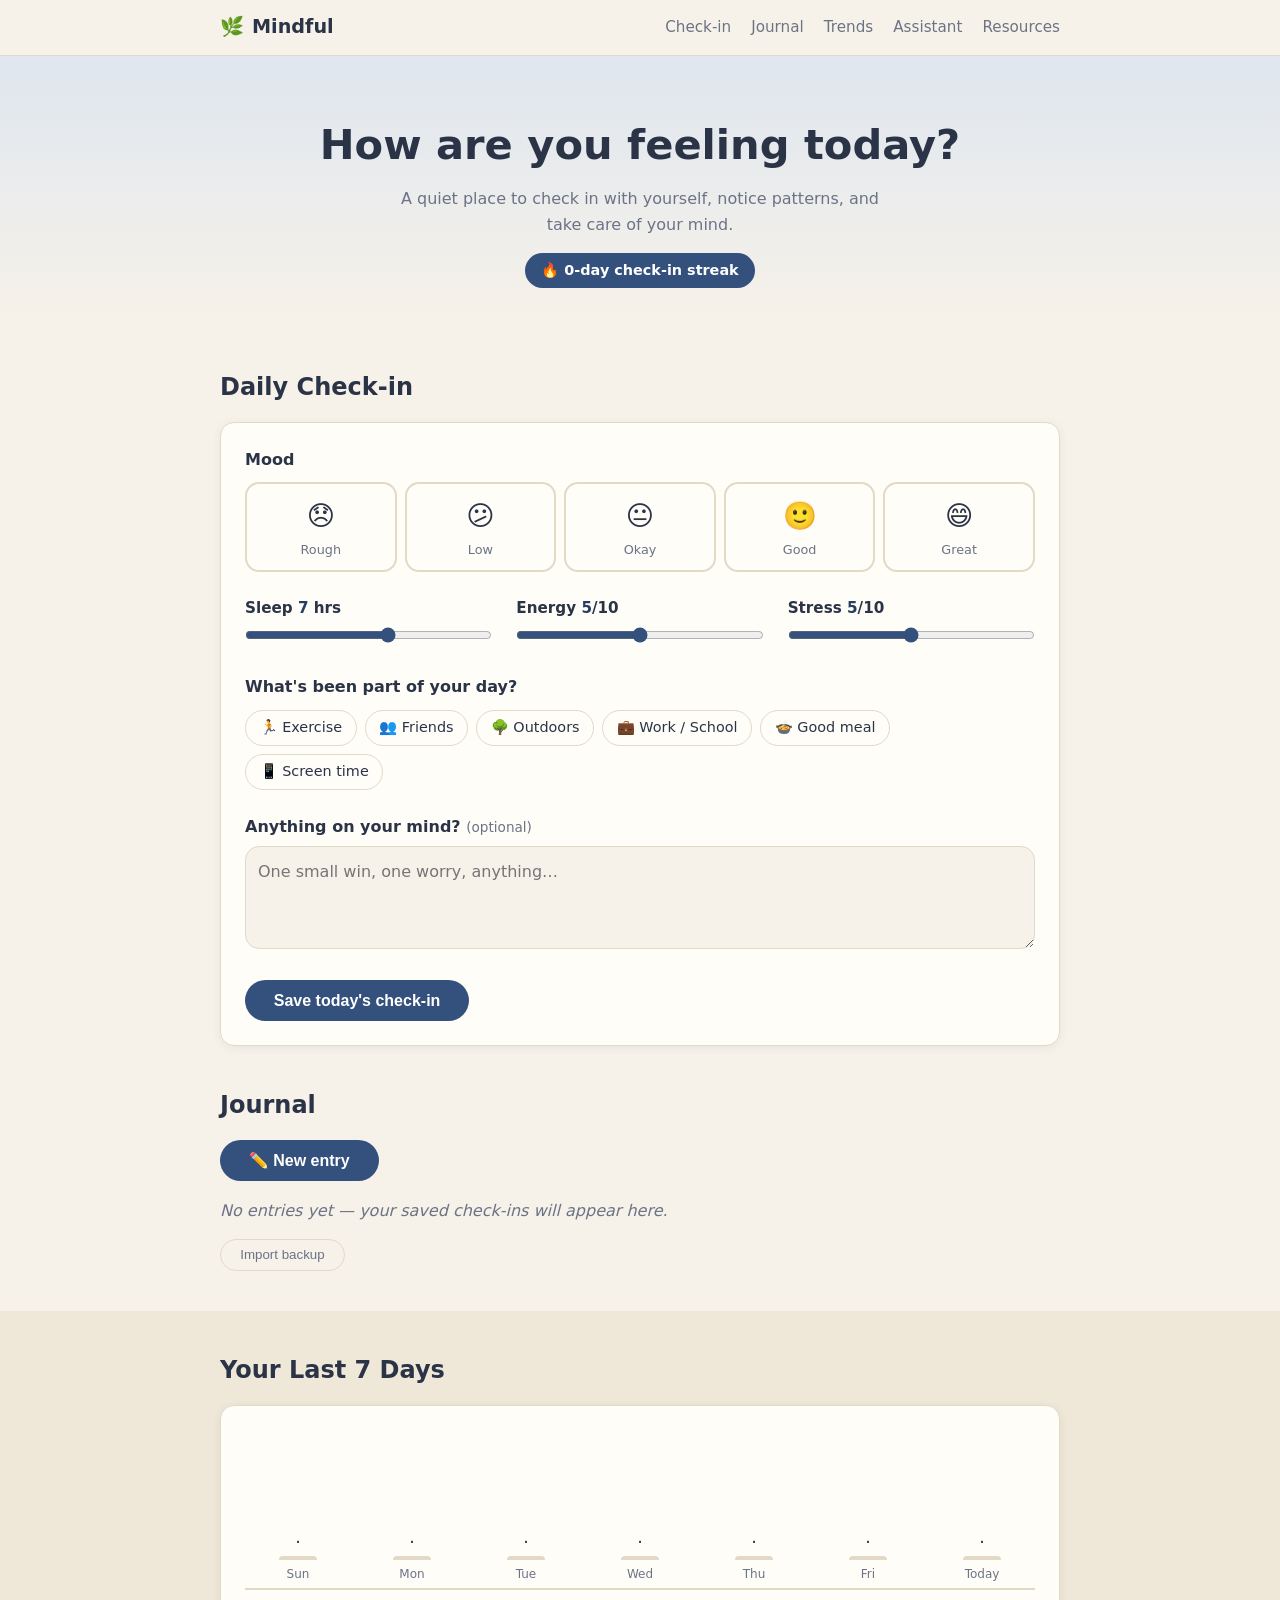
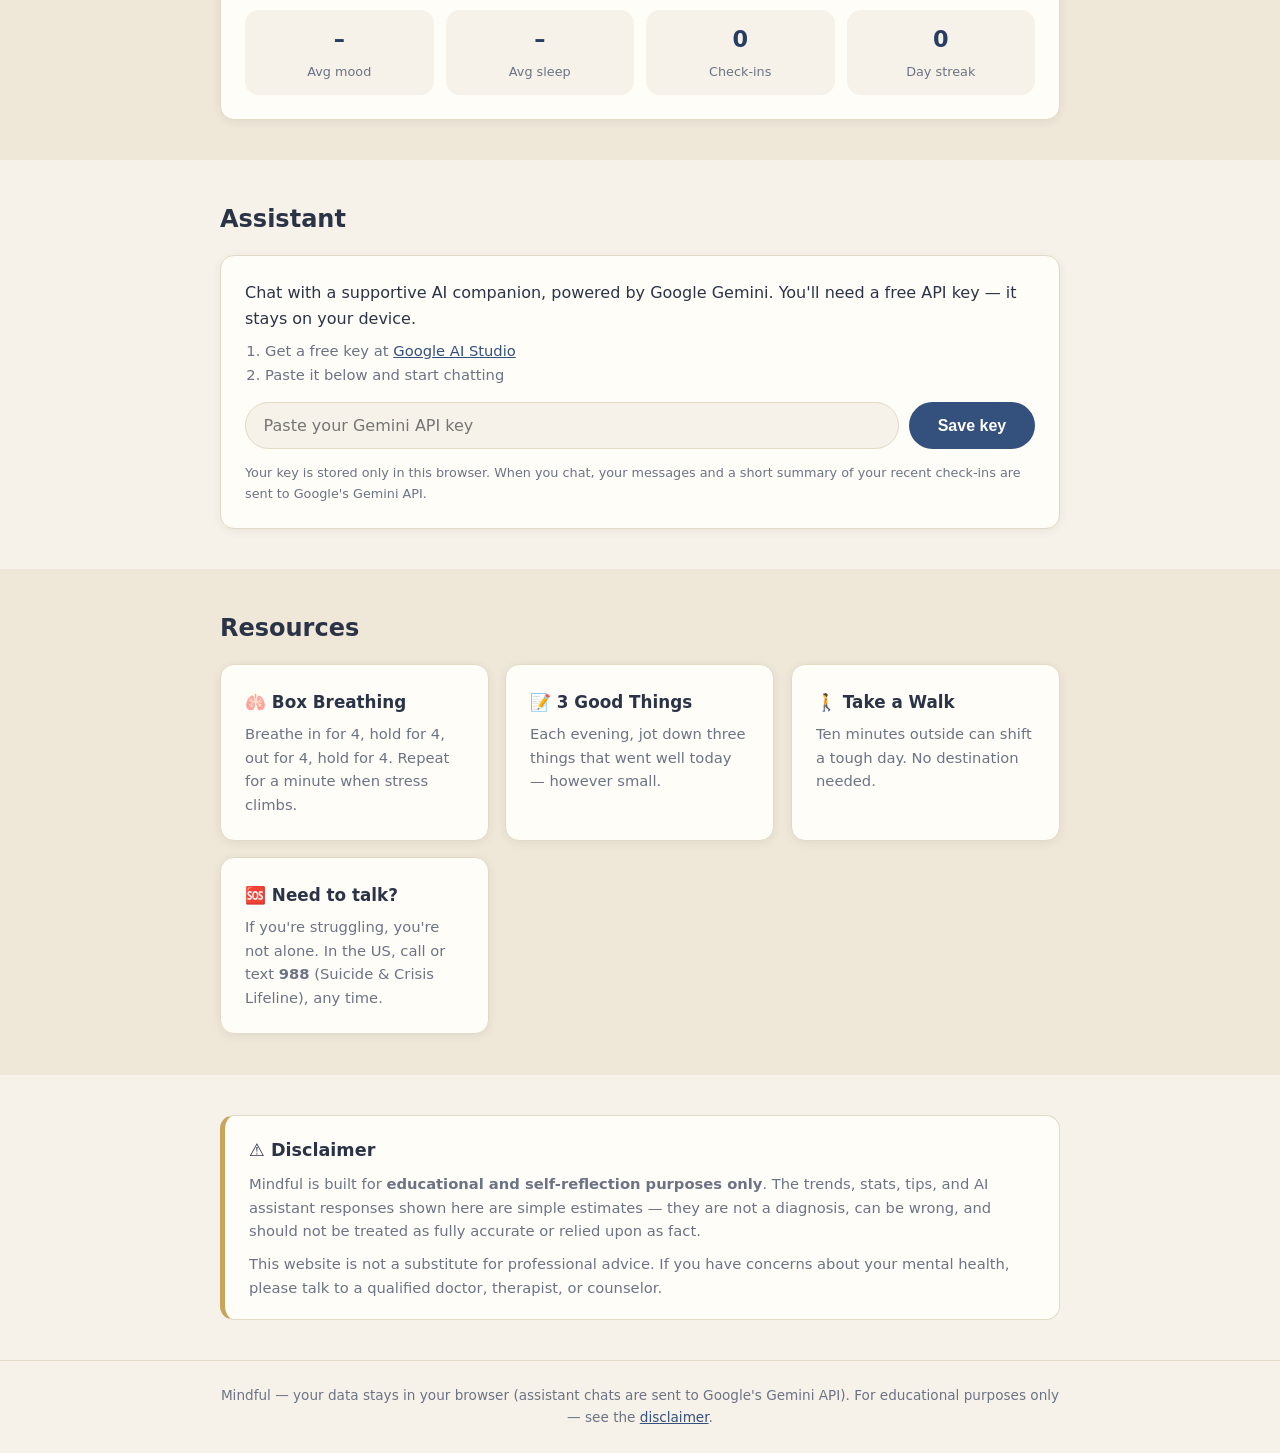
==== Mental Health Tracker/index.html @ c06dffb6 "Add files via upload" ====
<!DOCTYPE html>
<html lang="en">
<head>
  <meta charset="UTF-8" />
  <meta name="viewport" content="width=device-width, initial-scale=1.0" />
  <meta name="description" content="Mindful — a free daily mental health check-in. Track your mood, sleep, and stress, journal your thoughts, and spot weekly patterns. No account needed." />
  <meta property="og:title" content="Mindful — Mental Health Tracker" />
  <meta property="og:description" content="A quiet place to check in with yourself: track mood, sleep, and stress, journal, and spot weekly patterns. Free, no account needed." />
  <meta property="og:type" content="website" />
  <meta name="twitter:card" content="summary" />
  <title>Mindful — Mental Health Tracker</title>
  <link rel="icon" href="data:image/svg+xml,<svg xmlns='http://www.w3.org/2000/svg' viewBox='0 0 100 100'><text y='.9em' font-size='90'>🌿</text></svg>" />
  <link rel="stylesheet" href="styles.css" />
</head>
<body>
  <header class="site-header">
    <div class="container header-inner">
      <div class="brand">
        <span class="brand-mark">🌿</span>
        <span class="brand-name">Mindful</span>
      </div>
      <nav class="site-nav">
        <a href="#checkin">Check-in</a>
        <a href="#journal">Journal</a>
        <a href="#trends">Trends</a>
        <a href="#assistant">Assistant</a>
        <a href="#resources">Resources</a>
      </nav>
    </div>
  </header>

  <main>
    <!-- Hero -->
    <section class="hero">
      <div class="container">
        <h1 class="reveal reveal-up">How are you feeling today?</h1>
        <p class="hero-sub reveal reveal-up">A quiet place to check in with yourself, notice patterns, and take care of your mind.</p>
        <p id="streak-banner" class="streak-banner" hidden></p>
      </div>
    </section>

    <!-- Daily check-in -->
    <section id="checkin" class="section">
      <div class="container">
        <h2 class="reveal reveal-left">Daily Check-in</h2>
        <div class="card reveal reveal-left">
          <form id="checkin-form">
            <fieldset class="mood-fieldset">
              <legend>Mood</legend>
              <div class="mood-options" role="radiogroup" aria-label="Mood">
                <label class="mood-option">
                  <input type="radio" name="mood" value="1" required />
                  <span class="mood-emoji">😞</span>
                  <span class="mood-label">Rough</span>
                </label>
                <label class="mood-option">
                  <input type="radio" name="mood" value="2" />
                  <span class="mood-emoji">😕</span>
                  <span class="mood-label">Low</span>
                </label>
                <label class="mood-option">
                  <input type="radio" name="mood" value="3" />
                  <span class="mood-emoji">😐</span>
                  <span class="mood-label">Okay</span>
                </label>
                <label class="mood-option">
                  <input type="radio" name="mood" value="4" />
                  <span class="mood-emoji">🙂</span>
                  <span class="mood-label">Good</span>
                </label>
                <label class="mood-option">
                  <input type="radio" name="mood" value="5" />
                  <span class="mood-emoji">😄</span>
                  <span class="mood-label">Great</span>
                </label>
              </div>
            </fieldset>

            <div class="slider-grid">
              <div class="slider-field">
                <label for="sleep">Sleep <output id="sleep-out">7</output> hrs</label>
                <input type="range" id="sleep" name="sleep" min="0" max="12" step="0.5" value="7" />
              </div>
              <div class="slider-field">
                <label for="energy">Energy <output id="energy-out">5</output>/10</label>
                <input type="range" id="energy" name="energy" min="0" max="10" value="5" />
              </div>
              <div class="slider-field">
                <label for="stress">Stress <output id="stress-out">5</output>/10</label>
                <input type="range" id="stress" name="stress" min="0" max="10" value="5" />
              </div>
            </div>

            <fieldset class="tags-fieldset">
              <legend>What's been part of your day?</legend>
              <div class="tag-options">
                <label class="tag"><input type="checkbox" name="tags" value="Exercise" /><span>🏃 Exercise</span></label>
                <label class="tag"><input type="checkbox" name="tags" value="Friends" /><span>👥 Friends</span></label>
                <label class="tag"><input type="checkbox" name="tags" value="Outdoors" /><span>🌳 Outdoors</span></label>
                <label class="tag"><input type="checkbox" name="tags" value="Work/School" /><span>💼 Work / School</span></label>
                <label class="tag"><input type="checkbox" name="tags" value="Good meal" /><span>🍲 Good meal</span></label>
                <label class="tag"><input type="checkbox" name="tags" value="Screen time" /><span>📱 Screen time</span></label>
              </div>
            </fieldset>

            <div class="note-field">
              <label for="note">Anything on your mind? <span class="optional">(optional)</span></label>
              <textarea id="note" name="note" rows="3" placeholder="One small win, one worry, anything…"></textarea>
            </div>

            <button type="submit" class="btn-primary">Save today's check-in</button>
            <p id="save-msg" class="save-msg" role="status" hidden>Saved. Nice work checking in. 💙</p>
          </form>
        </div>

        <!-- Journal — right below the check-in, for longer thoughts -->
        <div id="journal" class="journal-block">
          <h2 class="reveal reveal-left">Journal</h2>
          <button id="new-entry-btn" class="btn-primary btn-new-entry reveal reveal-left">✏️ New entry</button>
          <div id="composer" class="card composer" hidden>
            <label for="journal-text">Write freely</label>
            <textarea id="journal-text" rows="5" placeholder="What's on your mind right now?"></textarea>
            <div class="composer-actions">
              <button id="composer-save" class="btn-primary">Save entry</button>
              <button id="composer-cancel" class="btn-ghost">Cancel</button>
            </div>
          </div>
          <div id="entries" class="entries reveal reveal-left">
            <p class="empty-state">No entries yet — your saved check-ins will appear here.</p>
          </div>
          <div class="data-actions">
            <button id="export-data" class="btn-ghost" hidden>Export backup</button>
            <button id="import-data" class="btn-ghost">Import backup</button>
            <button id="clear-data" class="btn-ghost" hidden>Clear all data</button>
            <input type="file" id="import-file" accept=".json,application/json" hidden />
          </div>
        </div>
      </div>
    </section>

    <!-- Trends -->
    <section id="trends" class="section section-alt">
      <div class="container">
        <h2 class="reveal reveal-right">Your Last 7 Days</h2>
        <div class="card reveal reveal-right">
          <div id="mood-chart" class="mood-chart" aria-label="Mood over the last 7 days"></div>
          <div class="stats-row">
            <div class="stat">
              <span class="stat-value" id="stat-avg-mood">–</span>
              <span class="stat-label">Avg mood</span>
            </div>
            <div class="stat">
              <span class="stat-value" id="stat-avg-sleep">–</span>
              <span class="stat-label">Avg sleep</span>
            </div>
            <div class="stat">
              <span class="stat-value" id="stat-entries">0</span>
              <span class="stat-label">Check-ins</span>
            </div>
            <div class="stat">
              <span class="stat-value" id="stat-streak">0</span>
              <span class="stat-label">Day streak</span>
            </div>
          </div>
        </div>
      </div>
    </section>

    <!-- AI Assistant -->
    <section id="assistant" class="section">
      <div class="container">
        <h2 class="reveal reveal-right">Assistant</h2>
        <div class="card reveal reveal-right">
          <!-- Setup panel (shown until a key is saved) -->
          <div id="assistant-setup">
            <p>Chat with a supportive AI companion, powered by Google Gemini. You'll need a free API key — it stays on your device.</p>
            <ol class="assistant-steps">
              <li>Get a free key at <a href="https://aistudio.google.com/app/apikey" target="_blank" rel="noopener">Google AI Studio</a></li>
              <li>Paste it below and start chatting</li>
            </ol>
            <div class="key-row">
              <input type="password" id="gemini-key" placeholder="Paste your Gemini API key" autocomplete="off" />
              <button id="save-key" class="btn-primary">Save key</button>
            </div>
            <p class="assistant-privacy">Your key is stored only in this browser. When you chat, your messages and a short summary of your recent check-ins are sent to Google's Gemini API.</p>
          </div>

          <!-- Chat panel -->
          <div id="assistant-chat" hidden>
            <div id="chat-messages" class="chat-messages" aria-live="polite">
              <div class="chat-bubble assistant">Hi — I'm here to listen. How's your day going?</div>
            </div>
            <form id="chat-form" class="chat-form">
              <input type="text" id="chat-input" placeholder="Type a message…" autocomplete="off" />
              <button type="submit" class="btn-primary">Send</button>
            </form>
            <p class="assistant-privacy">Chats aren't saved and are sent to Google's Gemini API. In crisis? Call or text <strong>988</strong>. <button type="button" id="remove-key" class="entry-delete">remove key</button></p>
          </div>
        </div>
      </div>
    </section>

    <!-- Resources -->
    <section id="resources" class="section section-alt">
      <div class="container">
        <h2 class="reveal reveal-up">Resources</h2>
        <div class="resource-grid">
          <div class="card resource-card reveal reveal-up">
            <h3>🫁 Box Breathing</h3>
            <p>Breathe in for 4, hold for 4, out for 4, hold for 4. Repeat for a minute when stress climbs.</p>
          </div>
          <div class="card resource-card reveal reveal-up">
            <h3>📝 3 Good Things</h3>
            <p>Each evening, jot down three things that went well today — however small.</p>
          </div>
          <div class="card resource-card reveal reveal-up">
            <h3>🚶 Take a Walk</h3>
            <p>Ten minutes outside can shift a tough day. No destination needed.</p>
          </div>
          <div class="card resource-card reveal reveal-up">
            <h3>🆘 Need to talk?</h3>
            <p>If you're struggling, you're not alone. In the US, call or text <strong>988</strong> (Suicide &amp; Crisis Lifeline), any time.</p>
          </div>
        </div>
      </div>
    </section>
    <!-- Disclaimer -->
    <section id="disclaimer" class="section">
      <div class="container">
        <div class="disclaimer reveal reveal-up">
          <h2>⚠️ Disclaimer</h2>
          <p>
            Mindful is built for <strong>educational and self-reflection purposes only</strong>.
            The trends, stats, tips, and AI assistant responses shown here are simple estimates —
            they are not a diagnosis, can be wrong, and should not be treated as fully accurate
            or relied upon as fact.
          </p>
          <p>
            This website is not a substitute for professional advice. If you have concerns about
            your mental health, please talk to a qualified doctor, therapist, or counselor.
          </p>
        </div>
      </div>
    </section>
  </main>

  <footer class="site-footer">
    <div class="container">
      <p>Mindful — your data stays in your browser (assistant chats are sent to Google's Gemini API). For educational purposes only — see the <a href="#disclaimer">disclaimer</a>.</p>
    </div>
  </footer>

  <script src="app.js"></script>
</body>
</html>
---- Mental Health Tracker/styles.css ----
/* ===== Mindful — Mental Health Tracker ===== */

:root {
  --bg: #f7f2e9;          /* warm beige */
  --bg-alt: #efe7d8;      /* deeper beige */
  --card: #fffdf8;        /* warm white */
  --ink: #2b3447;         /* dark navy-slate */
  --ink-soft: #6b7385;    /* muted slate */
  --accent: #34507c;      /* navy */
  --accent-dark: #273e63; /* deep navy */
  --accent-soft: #dfe6ef; /* pale blue-gray */
  --border: #e2d9c6;      /* sandy border */
  --radius: 14px;
  --shadow: 0 2px 10px rgba(43, 52, 71, 0.07);
}

* {
  box-sizing: border-box;
  margin: 0;
  padding: 0;
}

html {
  scroll-behavior: smooth;
  /* The reveal animations slide elements 48px sideways; clip stops that
     from creating a horizontal scrollbar on narrow screens (and unlike
     overflow-x: hidden, it doesn't break the sticky header). */
  overflow-x: clip;
}

body {
  font-family: "Segoe UI", system-ui, -apple-system, sans-serif;
  background: var(--bg);
  color: var(--ink);
  line-height: 1.6;
}

.container {
  max-width: 880px;
  margin: 0 auto;
  padding: 0 1.25rem;
}

/* ===== Header ===== */
.site-header {
  position: sticky;
  top: 0;
  z-index: 10;
  background: rgba(247, 242, 233, 0.92);
  backdrop-filter: blur(8px);
  border-bottom: 1px solid var(--border);
}

.header-inner {
  display: flex;
  align-items: center;
  justify-content: space-between;
  padding-top: 0.75rem;
  padding-bottom: 0.75rem;
}

.brand {
  display: flex;
  align-items: center;
  gap: 0.5rem;
  font-weight: 700;
  font-size: 1.2rem;
}

.site-nav {
  display: flex;
  gap: 1.25rem;
}

.site-nav a {
  color: var(--ink-soft);
  text-decoration: none;
  font-size: 0.95rem;
  font-weight: 500;
}

.site-nav a:hover {
  color: var(--accent-dark);
}

/* ===== Hero ===== */
.hero {
  text-align: center;
  padding: 3.5rem 0 2.5rem;
  background: linear-gradient(180deg, var(--accent-soft), var(--bg));
}

.hero h1 {
  font-size: clamp(1.8rem, 4vw, 2.6rem);
  margin-bottom: 0.5rem;
}

.hero-sub {
  color: var(--ink-soft);
  max-width: 32rem;
  margin: 0 auto;
}

.streak-banner {
  margin-top: 1rem;
  display: inline-block;
  background: var(--accent);
  color: #fff;
  padding: 0.35rem 1rem;
  border-radius: 999px;
  font-weight: 600;
  font-size: 0.9rem;
}

/* ===== Sections / cards ===== */
.section {
  padding: 2.5rem 0;
}

/* Anchored targets stop below the sticky header instead of under it */
section[id],
.journal-block {
  scroll-margin-top: 4.25rem;
}

.section-alt {
  background: var(--bg-alt);
}

.section h2 {
  margin-bottom: 1rem;
  font-size: 1.5rem;
}

.card {
  background: var(--card);
  border: 1px solid var(--border);
  border-radius: var(--radius);
  box-shadow: var(--shadow);
  padding: 1.5rem;
}

/* ===== Check-in form ===== */
fieldset {
  border: none;
  margin-bottom: 1.5rem;
}

legend {
  font-weight: 600;
  margin-bottom: 0.6rem;
}

.mood-options {
  display: flex;
  gap: 0.5rem;
  flex-wrap: wrap;
}

.mood-option {
  flex: 1;
  min-width: 72px;
  display: flex;
  flex-direction: column;
  align-items: center;
  gap: 0.15rem;
  padding: 0.6rem 0.25rem;
  border: 2px solid var(--border);
  border-radius: var(--radius);
  cursor: pointer;
  transition: border-color 0.15s, background 0.15s, transform 0.1s;
}

.mood-option:hover {
  transform: translateY(-2px);
}

.mood-option input {
  position: absolute;
  opacity: 0;
  pointer-events: none;
}

.mood-option:has(input:checked) {
  border-color: var(--accent);
  background: var(--accent-soft);
}

/* The real inputs are invisible, so keyboard focus must show on the labels */
.mood-option:has(input:focus-visible),
.tag:has(input:focus-visible) span {
  outline: 2px solid var(--accent);
  outline-offset: 2px;
}

.mood-emoji {
  font-size: 1.7rem;
}

.mood-label {
  font-size: 0.8rem;
  color: var(--ink-soft);
}

.slider-grid {
  display: grid;
  grid-template-columns: repeat(auto-fit, minmax(200px, 1fr));
  gap: 1rem 1.5rem;
  margin-bottom: 1.5rem;
}

.slider-field label {
  display: block;
  font-weight: 600;
  margin-bottom: 0.3rem;
  font-size: 0.95rem;
}

.slider-field output {
  color: var(--accent-dark);
}

input[type="range"] {
  width: 100%;
  accent-color: var(--accent);
}

.tag-options {
  display: flex;
  flex-wrap: wrap;
  gap: 0.5rem;
}

.tag input {
  position: absolute;
  opacity: 0;
  pointer-events: none;
}

.tag span {
  display: inline-block;
  padding: 0.35rem 0.85rem;
  border: 1.5px solid var(--border);
  border-radius: 999px;
  font-size: 0.9rem;
  cursor: pointer;
  transition: background 0.15s, border-color 0.15s;
}

.tag:has(input:checked) span {
  background: var(--accent-soft);
  border-color: var(--accent);
}

.note-field {
  margin-bottom: 1.5rem;
}

.note-field label {
  display: block;
  font-weight: 600;
  margin-bottom: 0.4rem;
}

.optional {
  font-weight: 400;
  color: var(--ink-soft);
  font-size: 0.85rem;
}

textarea {
  width: 100%;
  border: 1.5px solid var(--border);
  border-radius: var(--radius);
  padding: 0.75rem;
  font: inherit;
  resize: vertical;
  background: var(--bg);
}

textarea:focus {
  outline: 2px solid var(--accent);
  border-color: transparent;
}

.btn-primary {
  background: var(--accent);
  color: #fff;
  border: none;
  border-radius: 999px;
  padding: 0.7rem 1.8rem;
  font-size: 1rem;
  font-weight: 600;
  cursor: pointer;
  transition: background 0.15s;
}

.btn-primary:hover {
  background: var(--accent-dark);
}

.btn-primary:disabled {
  opacity: 0.55;
  cursor: default;
}

.save-msg {
  margin-top: 0.75rem;
  color: var(--accent-dark);
  font-weight: 600;
}

.btn-ghost {
  margin-top: 1rem;
  background: none;
  border: 1.5px solid var(--border);
  border-radius: 999px;
  padding: 0.45rem 1.2rem;
  color: var(--ink-soft);
  cursor: pointer;
}

.btn-ghost:hover {
  border-color: var(--accent);
  color: var(--accent-dark);
}

/* Only the destructive action gets the warning hover */
#clear-data:hover {
  border-color: #a35a52;
  color: #a35a52;
}

.data-actions {
  display: flex;
  flex-wrap: wrap;
  gap: 0.6rem;
  margin-top: 1rem;
}

.data-actions .btn-ghost {
  margin-top: 0;
}

/* ===== Trends ===== */
.mood-chart {
  display: flex;
  align-items: flex-end;
  justify-content: space-between;
  gap: 0.5rem;
  height: 160px;
  padding-bottom: 0.25rem;
  margin-bottom: 1.25rem;
  border-bottom: 2px solid var(--border);
}

.chart-col {
  flex: 1;
  display: flex;
  flex-direction: column;
  align-items: center;
  justify-content: flex-end;
  height: 100%;
  gap: 0.3rem;
}

.chart-bar {
  width: 60%;
  max-width: 38px;
  border-radius: 6px 6px 0 0;
  background: var(--accent);
  transition: height 0.3s;
}

.chart-bar.empty {
  background: var(--border);
  height: 4px !important;
}

.chart-emoji {
  font-size: 1.1rem;
  line-height: 1;
}

.chart-day {
  font-size: 0.75rem;
  color: var(--ink-soft);
}

.stats-row {
  display: grid;
  grid-template-columns: repeat(auto-fit, minmax(110px, 1fr));
  gap: 0.75rem;
  text-align: center;
}

.stat {
  background: var(--bg);
  border-radius: var(--radius);
  padding: 0.75rem 0.5rem;
}

.stat-value {
  display: block;
  font-size: 1.4rem;
  font-weight: 700;
  color: var(--accent-dark);
}

.stat-label {
  font-size: 0.8rem;
  color: var(--ink-soft);
}

/* ===== Journal composer ===== */
.journal-block {
  margin-top: 2.5rem;
}

.journal-block h2 {
  margin-bottom: 1rem;
  font-size: 1.5rem;
}

.btn-new-entry {
  margin-bottom: 1rem;
}

.composer {
  margin-bottom: 1rem;
}

.composer label {
  display: block;
  font-weight: 600;
  margin-bottom: 0.4rem;
}

.composer-actions {
  display: flex;
  gap: 0.6rem;
  margin-top: 0.75rem;
}

.composer-actions .btn-ghost {
  margin-top: 0;
}

.entry-delete {
  background: none;
  border: none;
  padding: 0;
  font: inherit;
  color: var(--ink-soft);
  text-decoration: underline;
  text-underline-offset: 2px;
  cursor: pointer;
}

.entry-delete:hover {
  color: #a35a52;
}

/* ===== Journal entries ===== */
.entries {
  display: flex;
  flex-direction: column;
  gap: 0.75rem;
}

.entry {
  background: var(--card);
  border: 1px solid var(--border);
  border-radius: var(--radius);
  padding: 1rem 1.25rem;
  box-shadow: var(--shadow);
}

.entry-head {
  display: flex;
  align-items: center;
  gap: 0.6rem;
  margin-bottom: 0.35rem;
}

.entry-mood {
  font-size: 1.4rem;
}

.entry-date {
  font-weight: 600;
}

.entry-meta {
  margin-left: auto;
  font-size: 0.8rem;
  color: var(--ink-soft);
}

.entry-tags {
  display: flex;
  flex-wrap: wrap;
  gap: 0.35rem;
  margin-bottom: 0.35rem;
}

.entry-tag {
  font-size: 0.75rem;
  background: var(--accent-soft);
  border-radius: 999px;
  padding: 0.1rem 0.6rem;
}

.entry-note {
  color: var(--ink-soft);
  font-size: 0.95rem;
  white-space: pre-wrap;
}

.empty-state {
  color: var(--ink-soft);
  font-style: italic;
}

/* ===== Assistant ===== */
#assistant a {
  color: var(--accent);
}

.assistant-steps {
  margin: 0.5rem 0 1rem 1.25rem;
  color: var(--ink-soft);
  font-size: 0.92rem;
}

.key-row {
  display: flex;
  gap: 0.6rem;
  flex-wrap: wrap;
}

.key-row input,
.chat-form input {
  flex: 1;
  min-width: 200px;
  border: 1.5px solid var(--border);
  border-radius: 999px;
  padding: 0.6rem 1.1rem;
  font: inherit;
  font-size: 1rem; /* 16px minimum — anything smaller makes iOS zoom in on focus */
  background: var(--bg);
  color: var(--ink);
}

.key-row input:focus,
.chat-form input:focus {
  outline: 2px solid var(--accent);
  border-color: transparent;
}

.assistant-privacy {
  margin-top: 0.9rem;
  font-size: 0.8rem;
  color: var(--ink-soft);
}

.chat-messages {
  display: flex;
  flex-direction: column;
  gap: 0.6rem;
  max-height: 320px;
  overflow-y: auto;
  padding: 0.25rem 0 1rem;
}

.chat-bubble {
  max-width: 80%;
  padding: 0.6rem 0.95rem;
  border-radius: 14px;
  font-size: 0.95rem;
  white-space: pre-wrap;
}

.chat-bubble.user {
  align-self: flex-end;
  background: var(--accent);
  color: #fff;
  border-bottom-right-radius: 4px;
}

.chat-bubble.assistant {
  align-self: flex-start;
  background: var(--bg);
  border: 1px solid var(--border);
  border-bottom-left-radius: 4px;
}

.chat-bubble.error {
  color: #a35a52;
}

.chat-form {
  display: flex;
  gap: 0.6rem;
}

/* ===== Resources ===== */
.resource-grid {
  display: grid;
  grid-template-columns: repeat(auto-fit, minmax(220px, 1fr));
  gap: 1rem;
}

.resource-card h3 {
  margin-bottom: 0.4rem;
  font-size: 1.05rem;
}

.resource-card p {
  font-size: 0.92rem;
  color: var(--ink-soft);
}

/* ===== Disclaimer ===== */
.disclaimer {
  background: var(--card);
  border: 1.5px solid var(--border);
  border-left: 5px solid #c9a45c;
  border-radius: var(--radius);
  padding: 1.25rem 1.5rem;
}

.disclaimer h2 {
  font-size: 1.1rem;
  margin-bottom: 0.5rem;
}

.disclaimer p {
  color: var(--ink-soft);
  font-size: 0.92rem;
}

.disclaimer p + p {
  margin-top: 0.6rem;
}

/* ===== Footer ===== */
.site-footer {
  border-top: 1px solid var(--border);
  padding: 1.5rem 0;
  text-align: center;
  color: var(--ink-soft);
  font-size: 0.85rem;
}

.site-footer a {
  color: var(--accent);
}

/* ===== Scroll transitions ===== */
.reveal {
  opacity: 0;
  transition: opacity 0.7s ease, transform 0.7s ease;
  will-change: opacity, transform;
}

.reveal-left {
  transform: translateX(-48px);
}

.reveal-right {
  transform: translateX(48px);
}

.reveal-up {
  transform: translateY(36px);
}

.reveal.visible {
  opacity: 1;
  transform: none;
}

/* Stagger the resource cards as they come in */
.resource-grid .reveal:nth-child(2) { transition-delay: 0.1s; }
.resource-grid .reveal:nth-child(3) { transition-delay: 0.2s; }
.resource-grid .reveal:nth-child(4) { transition-delay: 0.3s; }

/* Don't animate for users who prefer reduced motion */
@media (prefers-reduced-motion: reduce) {
  .reveal {
    opacity: 1;
    transform: none;
    transition: none;
  }
}

/* ===== Responsive ===== */
@media (max-width: 560px) {
  .header-inner {
    flex-direction: column;
    align-items: center;
    gap: 0.3rem;
    padding-top: 0.6rem;
    padding-bottom: 0.6rem;
  }

  .site-nav {
    flex-wrap: wrap;
    justify-content: center;
    gap: 0.25rem 1rem;
    font-size: 0.85rem;
  }

  /* The stacked header is taller, so anchors need a bigger offset */
  section[id],
  .journal-block {
    scroll-margin-top: 6.75rem;
  }

  .hero {
    padding: 2.5rem 0 2rem;
  }

  .section {
    padding: 2rem 0;
  }

  .card {
    padding: 1.1rem;
  }

  .mood-options {
    gap: 0.35rem;
  }

  .mood-option {
    min-width: 0;
    padding: 0.5rem 0.1rem;
  }

  .mood-emoji {
    font-size: 1.4rem;
  }

  .mood-label {
    font-size: 0.7rem;
  }

  .stats-row {
    grid-template-columns: repeat(2, 1fr);
  }

  /* Let the sleep/energy/stress line wrap under the date instead of overflowing */
  .entry-head {
    flex-wrap: wrap;
  }

  .entry-meta {
    margin-left: 0;
    flex-basis: 100%;
  }

  .chat-bubble {
    max-width: 92%;
  }
}
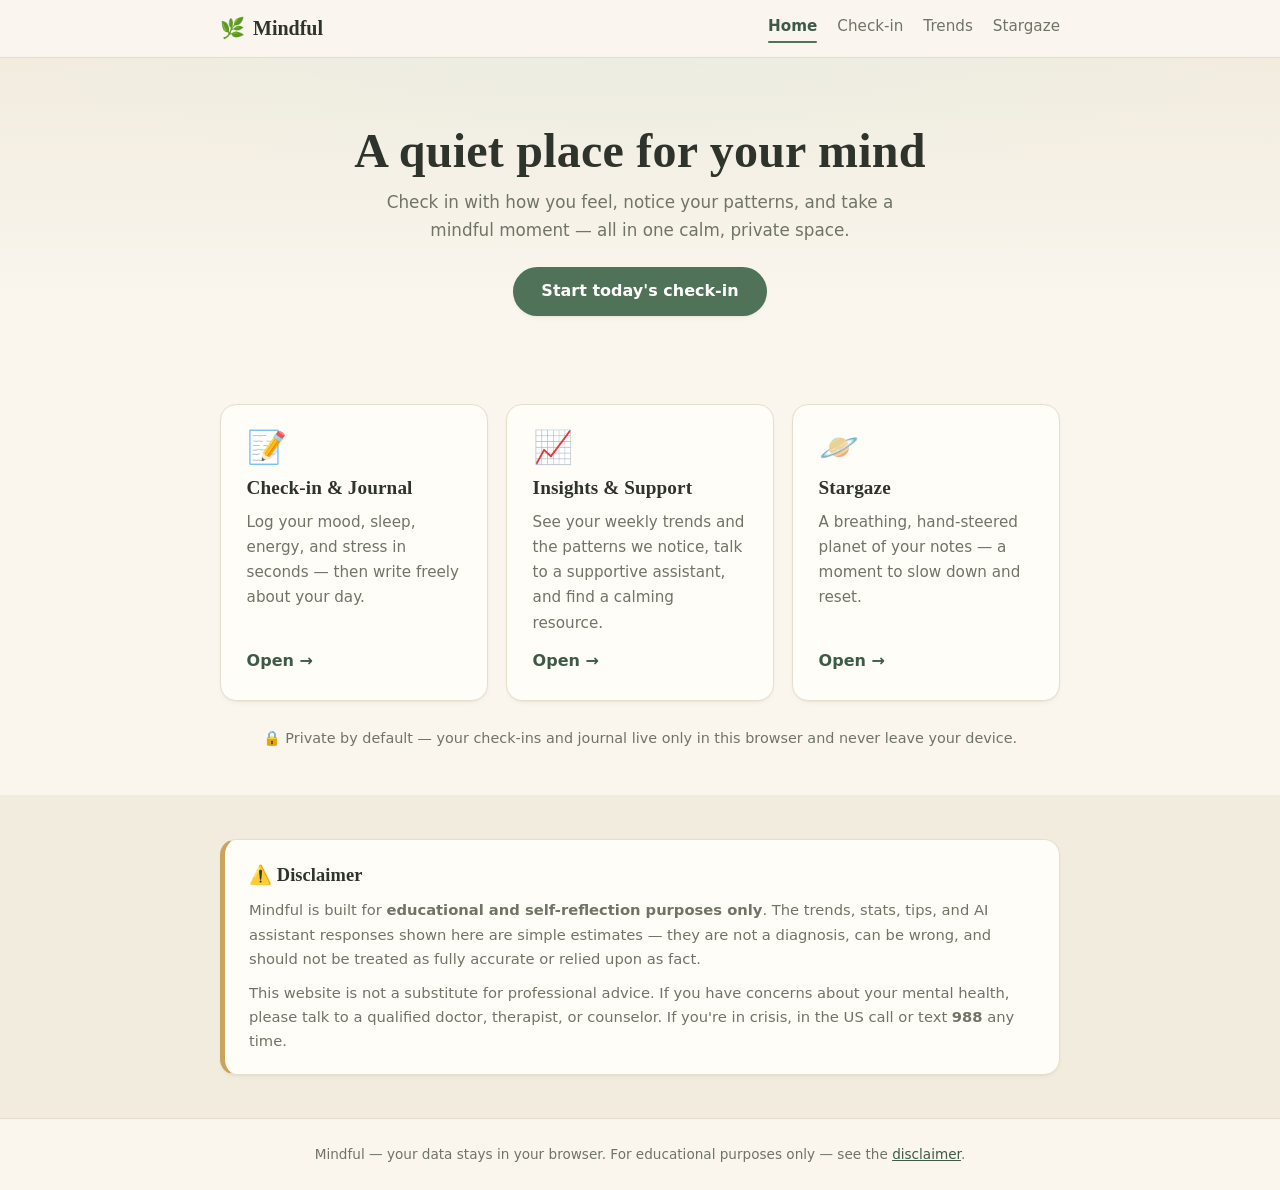
==== commit 210ae989: "Add PWA, galaxy/insights views, and macOS desktop wrapper - Update app.js, index.html, styles.css fo" ====
--- a/Mental Health Tracker/index.html
+++ b/Mental Health Tracker/index.html
@@ -3,28 +3,33 @@
 <head>
   <meta charset="UTF-8" />
   <meta name="viewport" content="width=device-width, initial-scale=1.0" />
-  <meta name="description" content="Mindful — a free daily mental health check-in. Track your mood, sleep, and stress, journal your thoughts, and spot weekly patterns. No account needed." />
+  <meta name="color-scheme" content="light dark" />
+  <meta name="description" content="Mindful — a quiet, private daily mental health companion. Check in with your mood, journal, spot patterns, talk to a supportive assistant, and take a mindful moment. No account needed." />
   <meta property="og:title" content="Mindful — Mental Health Tracker" />
-  <meta property="og:description" content="A quiet place to check in with yourself: track mood, sleep, and stress, journal, and spot weekly patterns. Free, no account needed." />
+  <meta property="og:description" content="Check in with yourself, spot patterns, and take a mindful moment. Private by default — your data stays on your device." />
   <meta property="og:type" content="website" />
   <meta name="twitter:card" content="summary" />
-  <title>Mindful — Mental Health Tracker</title>
+  <title>Mindful — A quiet place for your mind</title>
   <link rel="icon" href="data:image/svg+xml,<svg xmlns='http://www.w3.org/2000/svg' viewBox='0 0 100 100'><text y='.9em' font-size='90'>🌿</text></svg>" />
+  <link rel="manifest" href="manifest.webmanifest" />
+  <meta name="theme-color" content="#4f7259" />
+  <link rel="apple-touch-icon" href="icons/icon-180.png" />
+  <meta name="apple-mobile-web-app-capable" content="yes" />
+  <meta name="apple-mobile-web-app-title" content="Mindful" />
   <link rel="stylesheet" href="styles.css" />
 </head>
 <body>
   <header class="site-header">
     <div class="container header-inner">
-      <div class="brand">
+      <a class="brand" href="index.html">
         <span class="brand-mark">🌿</span>
         <span class="brand-name">Mindful</span>
-      </div>
+      </a>
       <nav class="site-nav">
-        <a href="#checkin">Check-in</a>
-        <a href="#journal">Journal</a>
-        <a href="#trends">Trends</a>
-        <a href="#assistant">Assistant</a>
-        <a href="#resources">Resources</a>
+        <a href="index.html" class="active">Home</a>
+        <a href="today.html#checkin">Check-in</a>
+        <a href="insights.html#trends">Trends</a>
+        <a href="galaxy.html">Stargaze</a>
       </nav>
     </div>
   </header>
@@ -33,199 +38,47 @@
     <!-- Hero -->
     <section class="hero">
       <div class="container">
-        <h1 class="reveal reveal-up">How are you feeling today?</h1>
-        <p class="hero-sub reveal reveal-up">A quiet place to check in with yourself, notice patterns, and take care of your mind.</p>
+        <h1 class="reveal reveal-up">A quiet place for your mind</h1>
+        <p class="hero-sub reveal reveal-up">Check in with how you feel, notice your patterns, and take a mindful moment — all in one calm, private space.</p>
         <p id="streak-banner" class="streak-banner" hidden></p>
+        <p class="home-cta reveal reveal-up">
+          <a href="today.html#checkin" class="btn-primary">Start today's check-in</a>
+        </p>
       </div>
     </section>
 
-    <!-- Daily check-in -->
-    <section id="checkin" class="section">
+    <!-- Destinations -->
+    <section class="section">
       <div class="container">
-        <h2 class="reveal reveal-left">Daily Check-in</h2>
-        <div class="card reveal reveal-left">
-          <form id="checkin-form">
-            <fieldset class="mood-fieldset">
-              <legend>Mood</legend>
-              <div class="mood-options" role="radiogroup" aria-label="Mood">
-                <label class="mood-option">
-                  <input type="radio" name="mood" value="1" required />
-                  <span class="mood-emoji">😞</span>
-                  <span class="mood-label">Rough</span>
-                </label>
-                <label class="mood-option">
-                  <input type="radio" name="mood" value="2" />
-                  <span class="mood-emoji">😕</span>
-                  <span class="mood-label">Low</span>
-                </label>
-                <label class="mood-option">
-                  <input type="radio" name="mood" value="3" />
-                  <span class="mood-emoji">😐</span>
-                  <span class="mood-label">Okay</span>
-                </label>
-                <label class="mood-option">
-                  <input type="radio" name="mood" value="4" />
-                  <span class="mood-emoji">🙂</span>
-                  <span class="mood-label">Good</span>
-                </label>
-                <label class="mood-option">
-                  <input type="radio" name="mood" value="5" />
-                  <span class="mood-emoji">😄</span>
-                  <span class="mood-label">Great</span>
-                </label>
-              </div>
-            </fieldset>
-
-            <div class="slider-grid">
-              <div class="slider-field">
-                <label for="sleep">Sleep <output id="sleep-out">7</output> hrs</label>
-                <input type="range" id="sleep" name="sleep" min="0" max="12" step="0.5" value="7" />
-              </div>
-              <div class="slider-field">
-                <label for="energy">Energy <output id="energy-out">5</output>/10</label>
-                <input type="range" id="energy" name="energy" min="0" max="10" value="5" />
-              </div>
-              <div class="slider-field">
-                <label for="stress">Stress <output id="stress-out">5</output>/10</label>
-                <input type="range" id="stress" name="stress" min="0" max="10" value="5" />
-              </div>
-            </div>
-
-            <fieldset class="tags-fieldset">
-              <legend>What's been part of your day?</legend>
-              <div class="tag-options">
-                <label class="tag"><input type="checkbox" name="tags" value="Exercise" /><span>🏃 Exercise</span></label>
-                <label class="tag"><input type="checkbox" name="tags" value="Friends" /><span>👥 Friends</span></label>
-                <label class="tag"><input type="checkbox" name="tags" value="Outdoors" /><span>🌳 Outdoors</span></label>
-                <label class="tag"><input type="checkbox" name="tags" value="Work/School" /><span>💼 Work / School</span></label>
-                <label class="tag"><input type="checkbox" name="tags" value="Good meal" /><span>🍲 Good meal</span></label>
-                <label class="tag"><input type="checkbox" name="tags" value="Screen time" /><span>📱 Screen time</span></label>
-              </div>
-            </fieldset>
-
-            <div class="note-field">
-              <label for="note">Anything on your mind? <span class="optional">(optional)</span></label>
-              <textarea id="note" name="note" rows="3" placeholder="One small win, one worry, anything…"></textarea>
-            </div>
-
-            <button type="submit" class="btn-primary">Save today's check-in</button>
-            <p id="save-msg" class="save-msg" role="status" hidden>Saved. Nice work checking in. 💙</p>
-          </form>
+        <div class="home-grid">
+          <a class="card home-card reveal reveal-up" href="today.html#checkin">
+            <span class="home-icon" aria-hidden="true">📝</span>
+            <h2>Check-in &amp; Journal</h2>
+            <p>Log your mood, sleep, energy, and stress in seconds — then write freely about your day.</p>
+            <span class="home-go">Open →</span>
+          </a>
+          <a class="card home-card reveal reveal-up" href="insights.html#trends">
+            <span class="home-icon" aria-hidden="true">📈</span>
+            <h2>Insights &amp; Support</h2>
+            <p>See your weekly trends and the patterns we notice, talk to a supportive assistant, and find a calming resource.</p>
+            <span class="home-go">Open →</span>
+          </a>
+          <a class="card home-card reveal reveal-up" href="galaxy.html">
+            <span class="home-icon" aria-hidden="true">🪐</span>
+            <h2>Stargaze</h2>
+            <p>A breathing, hand-steered planet of your notes — a moment to slow down and reset.</p>
+            <span class="home-go">Open →</span>
+          </a>
         </div>
 
-        <!-- Journal — right below the check-in, for longer thoughts -->
-        <div id="journal" class="journal-block">
-          <h2 class="reveal reveal-left">Journal</h2>
-          <button id="new-entry-btn" class="btn-primary btn-new-entry reveal reveal-left">✏️ New entry</button>
-          <div id="composer" class="card composer" hidden>
-            <label for="journal-text">Write freely</label>
-            <textarea id="journal-text" rows="5" placeholder="What's on your mind right now?"></textarea>
-            <div class="composer-actions">
-              <button id="composer-save" class="btn-primary">Save entry</button>
-              <button id="composer-cancel" class="btn-ghost">Cancel</button>
-            </div>
-          </div>
-          <div id="entries" class="entries reveal reveal-left">
-            <p class="empty-state">No entries yet — your saved check-ins will appear here.</p>
-          </div>
-          <div class="data-actions">
-            <button id="export-data" class="btn-ghost" hidden>Export backup</button>
-            <button id="import-data" class="btn-ghost">Import backup</button>
-            <button id="clear-data" class="btn-ghost" hidden>Clear all data</button>
-            <input type="file" id="import-file" accept=".json,application/json" hidden />
-          </div>
-        </div>
+        <p class="home-privacy reveal reveal-up">
+          🔒 Private by default — your check-ins and journal live only in this browser and never leave your device.
+        </p>
       </div>
     </section>
 
-    <!-- Trends -->
-    <section id="trends" class="section section-alt">
-      <div class="container">
-        <h2 class="reveal reveal-right">Your Last 7 Days</h2>
-        <div class="card reveal reveal-right">
-          <div id="mood-chart" class="mood-chart" aria-label="Mood over the last 7 days"></div>
-          <div class="stats-row">
-            <div class="stat">
-              <span class="stat-value" id="stat-avg-mood">–</span>
-              <span class="stat-label">Avg mood</span>
-            </div>
-            <div class="stat">
-              <span class="stat-value" id="stat-avg-sleep">–</span>
-              <span class="stat-label">Avg sleep</span>
-            </div>
-            <div class="stat">
-              <span class="stat-value" id="stat-entries">0</span>
-              <span class="stat-label">Check-ins</span>
-            </div>
-            <div class="stat">
-              <span class="stat-value" id="stat-streak">0</span>
-              <span class="stat-label">Day streak</span>
-            </div>
-          </div>
-        </div>
-      </div>
-    </section>
-
-    <!-- AI Assistant -->
-    <section id="assistant" class="section">
-      <div class="container">
-        <h2 class="reveal reveal-right">Assistant</h2>
-        <div class="card reveal reveal-right">
-          <!-- Setup panel (shown until a key is saved) -->
-          <div id="assistant-setup">
-            <p>Chat with a supportive AI companion, powered by Google Gemini. You'll need a free API key — it stays on your device.</p>
-            <ol class="assistant-steps">
-              <li>Get a free key at <a href="https://aistudio.google.com/app/apikey" target="_blank" rel="noopener">Google AI Studio</a></li>
-              <li>Paste it below and start chatting</li>
-            </ol>
-            <div class="key-row">
-              <input type="password" id="gemini-key" placeholder="Paste your Gemini API key" autocomplete="off" />
-              <button id="save-key" class="btn-primary">Save key</button>
-            </div>
-            <p class="assistant-privacy">Your key is stored only in this browser. When you chat, your messages and a short summary of your recent check-ins are sent to Google's Gemini API.</p>
-          </div>
-
-          <!-- Chat panel -->
-          <div id="assistant-chat" hidden>
-            <div id="chat-messages" class="chat-messages" aria-live="polite">
-              <div class="chat-bubble assistant">Hi — I'm here to listen. How's your day going?</div>
-            </div>
-            <form id="chat-form" class="chat-form">
-              <input type="text" id="chat-input" placeholder="Type a message…" autocomplete="off" />
-              <button type="submit" class="btn-primary">Send</button>
-            </form>
-            <p class="assistant-privacy">Chats aren't saved and are sent to Google's Gemini API. In crisis? Call or text <strong>988</strong>. <button type="button" id="remove-key" class="entry-delete">remove key</button></p>
-          </div>
-        </div>
-      </div>
-    </section>
-
-    <!-- Resources -->
-    <section id="resources" class="section section-alt">
-      <div class="container">
-        <h2 class="reveal reveal-up">Resources</h2>
-        <div class="resource-grid">
-          <div class="card resource-card reveal reveal-up">
-            <h3>🫁 Box Breathing</h3>
-            <p>Breathe in for 4, hold for 4, out for 4, hold for 4. Repeat for a minute when stress climbs.</p>
-          </div>
-          <div class="card resource-card reveal reveal-up">
-            <h3>📝 3 Good Things</h3>
-            <p>Each evening, jot down three things that went well today — however small.</p>
-          </div>
-          <div class="card resource-card reveal reveal-up">
-            <h3>🚶 Take a Walk</h3>
-            <p>Ten minutes outside can shift a tough day. No destination needed.</p>
-          </div>
-          <div class="card resource-card reveal reveal-up">
-            <h3>🆘 Need to talk?</h3>
-            <p>If you're struggling, you're not alone. In the US, call or text <strong>988</strong> (Suicide &amp; Crisis Lifeline), any time.</p>
-          </div>
-        </div>
-      </div>
-    </section>
     <!-- Disclaimer -->
-    <section id="disclaimer" class="section">
+    <section id="disclaimer" class="section section-alt">
       <div class="container">
         <div class="disclaimer reveal reveal-up">
           <h2>⚠️ Disclaimer</h2>
@@ -238,6 +91,7 @@
           <p>
             This website is not a substitute for professional advice. If you have concerns about
             your mental health, please talk to a qualified doctor, therapist, or counselor.
+            If you're in crisis, in the US call or text <strong>988</strong> any time.
           </p>
         </div>
       </div>
@@ -246,10 +100,15 @@
 
   <footer class="site-footer">
     <div class="container">
-      <p>Mindful — your data stays in your browser (assistant chats are sent to Google's Gemini API). For educational purposes only — see the <a href="#disclaimer">disclaimer</a>.</p>
+      <p>Mindful — your data stays in your browser. For educational purposes only — see the <a href="#disclaimer">disclaimer</a>.</p>
     </div>
   </footer>
 
   <script src="app.js"></script>
+  <script src="ui.js"></script>
+  <script>
+    if ("serviceWorker" in navigator && location.protocol.startsWith("http"))
+      navigator.serviceWorker.register("sw.js").catch(() => {});
+  </script>
 </body>
 </html>
--- a/Mental Health Tracker/styles.css
+++ b/Mental Health Tracker/styles.css
@@ -1,17 +1,43 @@
 /* ===== Mindful — Mental Health Tracker ===== */
+/* Warm, natural look: paper tones, sage green, serif headings, and soft
+   matte shadows. Motion stays quiet — gentle fades and small lifts. */
 
 :root {
-  --bg: #f7f2e9;          /* warm beige */
-  --bg-alt: #efe7d8;      /* deeper beige */
-  --card: #fffdf8;        /* warm white */
-  --ink: #2b3447;         /* dark navy-slate */
-  --ink-soft: #6b7385;    /* muted slate */
-  --accent: #34507c;      /* navy */
-  --accent-dark: #273e63; /* deep navy */
-  --accent-soft: #dfe6ef; /* pale blue-gray */
-  --border: #e2d9c6;      /* sandy border */
-  --radius: 14px;
-  --shadow: 0 2px 10px rgba(43, 52, 71, 0.07);
+  --bg: #faf6ee;            /* warm paper */
+  --bg-alt: #f2ecdf;        /* deeper paper */
+  --card: #fffdf7;          /* warm white */
+  --field: #f7f2e7;         /* input wells */
+  --ink: #2e332b;           /* dark moss-charcoal */
+  --ink-soft: #6f7466;      /* warm gray-green */
+  --accent: #4f7259;        /* sage */
+  --accent-dark: #3d5a46;   /* deep sage */
+  --accent-soft: #e7eee3;   /* pale sage */
+  --clay: #b97f5f;          /* warm terracotta */
+  --danger: #a85b4e;
+  --border: #e6decd;
+  --radius: 16px;
+  --shadow-sm: 0 1px 2px rgba(62, 57, 44, 0.05), 0 4px 10px -6px rgba(62, 57, 44, 0.1);
+  --shadow-md: 0 1px 3px rgba(62, 57, 44, 0.06), 0 10px 24px -12px rgba(62, 57, 44, 0.18);
+  --serif: "Iowan Old Style", "Palatino Nova", Palatino, Georgia, "Times New Roman", serif;
+}
+
+@media (prefers-color-scheme: dark) {
+  :root {
+    --bg: #1d1f1a;
+    --bg-alt: #232620;
+    --card: #262a22;
+    --field: #1f231c;
+    --ink: #e9e6da;
+    --ink-soft: #a8aa9b;
+    --accent: #8caf91;
+    --accent-dark: #aac9af;
+    --accent-soft: #32403434;
+    --clay: #c89274;
+    --danger: #cd8a7c;
+    --border: #3a3e33;
+    --shadow-sm: 0 1px 2px rgba(0, 0, 0, 0.25), 0 4px 10px -6px rgba(0, 0, 0, 0.3);
+    --shadow-md: 0 1px 3px rgba(0, 0, 0, 0.3), 0 10px 24px -12px rgba(0, 0, 0, 0.45);
+  }
 }
 
 * {
@@ -22,8 +48,8 @@
 
 html {
   scroll-behavior: smooth;
-  /* The reveal animations slide elements 48px sideways; clip stops that
-     from creating a horizontal scrollbar on narrow screens (and unlike
+  /* The reveal animations slide elements sideways; clip stops that from
+     creating a horizontal scrollbar on narrow screens (and unlike
      overflow-x: hidden, it doesn't break the sticky header). */
   overflow-x: clip;
 }
@@ -32,7 +58,15 @@
   font-family: "Segoe UI", system-ui, -apple-system, sans-serif;
   background: var(--bg);
   color: var(--ink);
-  line-height: 1.6;
+  line-height: 1.65;
+}
+
+h1,
+h2,
+h3 {
+  font-family: var(--serif);
+  font-weight: 600;
+  letter-spacing: 0.005em;
 }
 
 .container {
@@ -46,7 +80,8 @@
   position: sticky;
   top: 0;
   z-index: 10;
-  background: rgba(247, 242, 233, 0.92);
+  background: color-mix(in srgb, var(--bg) 90%, transparent);
+  -webkit-backdrop-filter: blur(8px);
   backdrop-filter: blur(8px);
   border-bottom: 1px solid var(--border);
 }
@@ -63,8 +98,15 @@
   display: flex;
   align-items: center;
   gap: 0.5rem;
-  font-weight: 700;
-  font-size: 1.2rem;
+  font-family: var(--serif);
+  font-weight: 600;
+  font-size: 1.25rem;
+  color: var(--ink);
+  text-decoration: none;
+}
+
+.brand:hover {
+  color: var(--accent-dark);
 }
 
 .site-nav {
@@ -77,44 +119,100 @@
   text-decoration: none;
   font-size: 0.95rem;
   font-weight: 500;
+  transition: color 0.15s;
 }
 
 .site-nav a:hover {
+  color: var(--accent-dark);
+}
+
+.site-nav a.active {
+  color: var(--accent-dark);
+  font-weight: 600;
+}
+
+.site-nav a.active::after {
+  content: "";
+  display: block;
+  height: 2px;
+  margin-top: 1px;
+  border-radius: 999px;
+  background: var(--accent);
+}
+
+/* Cross-page hand-off links */
+.page-link {
+  margin-top: 2rem;
+  text-align: center;
+}
+
+.page-link a {
+  display: inline-block;
+  color: var(--accent-dark);
+  font-weight: 600;
+  text-decoration: none;
+  padding: 0.5rem 1.1rem;
+  border-radius: 999px;
+  border: 1.5px solid var(--border);
+  background: var(--card);
+  transition: border-color 0.15s, transform 0.15s ease, box-shadow 0.15s ease;
+}
+
+.page-link a:hover {
+  border-color: var(--accent);
+  transform: translateY(-1px);
+  box-shadow: var(--shadow-sm);
+}
+
+.trends-empty {
+  margin-top: 1rem;
+  text-align: center;
+}
+
+.trends-empty a {
   color: var(--accent-dark);
 }
 
 /* ===== Hero ===== */
 .hero {
   text-align: center;
-  padding: 3.5rem 0 2.5rem;
-  background: linear-gradient(180deg, var(--accent-soft), var(--bg));
+  padding: 4rem 0 2.75rem;
+  background: radial-gradient(60rem 22rem at 50% -8rem, var(--accent-soft), transparent 75%),
+    linear-gradient(180deg, var(--bg-alt), var(--bg) 85%);
 }
 
 .hero h1 {
-  font-size: clamp(1.8rem, 4vw, 2.6rem);
-  margin-bottom: 0.5rem;
+  font-size: clamp(2rem, 4.5vw, 3rem);
+  line-height: 1.2;
+  margin-bottom: 0.6rem;
 }
 
 .hero-sub {
   color: var(--ink-soft);
+  font-size: 1.05rem;
   max-width: 32rem;
   margin: 0 auto;
 }
 
+.streak-banner[hidden] {
+  display: none; /* author display:inline-block would otherwise beat [hidden] */
+}
+
 .streak-banner {
-  margin-top: 1rem;
+  margin-top: 1.1rem;
   display: inline-block;
-  background: var(--accent);
+  background: var(--clay);
   color: #fff;
-  padding: 0.35rem 1rem;
+  padding: 0.35rem 1.1rem;
   border-radius: 999px;
   font-weight: 600;
   font-size: 0.9rem;
+  box-shadow: var(--shadow-sm);
 }
 
 /* ===== Sections / cards ===== */
 .section {
-  padding: 2.5rem 0;
+  padding: 2.75rem 0;
 }
 
 /* Anchored targets stop below the sticky header instead of under it */
@@ -128,16 +226,22 @@
 }
 
 .section h2 {
-  margin-bottom: 1rem;
-  font-size: 1.5rem;
+  margin-bottom: 1.1rem;
+  font-size: 1.6rem;
 }
 
 .card {
   background: var(--card);
   border: 1px solid var(--border);
   border-radius: var(--radius);
-  box-shadow: var(--shadow);
-  padding: 1.5rem;
+  box-shadow: var(--shadow-sm);
+  padding: 1.6rem;
+  transition: box-shadow 0.3s ease, transform 0.3s ease;
+}
+
+.card:hover {
+  box-shadow: var(--shadow-md);
+  transform: translateY(-2px);
 }
 
 /* ===== Check-in form ===== */
@@ -165,14 +269,16 @@
   align-items: center;
   gap: 0.15rem;
   padding: 0.6rem 0.25rem;
-  border: 2px solid var(--border);
-  border-radius: var(--radius);
+  border: 1.5px solid var(--border);
+  border-radius: 12px;
+  background: var(--field);
   cursor: pointer;
-  transition: border-color 0.15s, background 0.15s, transform 0.1s;
+  transition: border-color 0.15s, background 0.15s, transform 0.2s ease, box-shadow 0.2s ease;
 }
 
 .mood-option:hover {
   transform: translateY(-2px);
+  box-shadow: var(--shadow-sm);
 }
 
 .mood-option input {
@@ -184,6 +290,11 @@
 .mood-option:has(input:checked) {
   border-color: var(--accent);
   background: var(--accent-soft);
+  box-shadow: var(--shadow-sm);
+}
+
+.mood-option:has(input:checked) .mood-emoji {
+  transform: scale(1.12);
 }
 
 /* The real inputs are invisible, so keyboard focus must show on the labels */
@@ -195,6 +306,7 @@
 
 .mood-emoji {
   font-size: 1.7rem;
+  transition: transform 0.2s ease;
 }
 
 .mood-label {
@@ -220,9 +332,58 @@
   color: var(--accent-dark);
 }
 
+/* Sliders — sage fill up to the current value (--fill set by ui.js) */
 input[type="range"] {
+  -webkit-appearance: none;
+  appearance: none;
   width: 100%;
+  height: 24px;
+  background: transparent;
+  cursor: pointer;
   accent-color: var(--accent);
+}
+
+input[type="range"]::-webkit-slider-runnable-track {
+  height: 6px;
+  border-radius: 999px;
+  background: linear-gradient(var(--accent), var(--accent)) 0 0 / var(--fill, 50%) 100% no-repeat,
+    var(--border);
+}
+
+input[type="range"]::-webkit-slider-thumb {
+  -webkit-appearance: none;
+  width: 18px;
+  height: 18px;
+  margin-top: -6px;
+  border-radius: 50%;
+  background: var(--card);
+  border: 2px solid var(--accent);
+  box-shadow: var(--shadow-sm);
+  transition: transform 0.15s ease;
+}
+
+input[type="range"]::-webkit-slider-thumb:hover {
+  transform: scale(1.12);
+}
+
+input[type="range"]::-moz-range-track {
+  height: 6px;
+  border-radius: 999px;
+  background: var(--border);
+}
+
+input[type="range"]::-moz-range-progress {
+  height: 6px;
+  border-radius: 999px;
+  background: var(--accent);
+}
+
+input[type="range"]::-moz-range-thumb {
+  width: 18px;
+  height: 18px;
+  border-radius: 50%;
+  background: var(--card);
+  border: 2px solid var(--accent);
 }
 
 .tag-options {
@@ -243,8 +404,13 @@
   border: 1.5px solid var(--border);
   border-radius: 999px;
   font-size: 0.9rem;
+  background: var(--field);
   cursor: pointer;
-  transition: background 0.15s, border-color 0.15s;
+  transition: background 0.15s, border-color 0.15s, transform 0.2s ease;
+}
+
+.tag span:hover {
+  transform: translateY(-1px);
 }
 
 .tag:has(input:checked) span {
@@ -271,11 +437,12 @@
 textarea {
   width: 100%;
   border: 1.5px solid var(--border);
-  border-radius: var(--radius);
+  border-radius: 12px;
   padding: 0.75rem;
   font: inherit;
   resize: vertical;
-  background: var(--bg);
+  background: var(--field);
+  color: var(--ink);
 }
 
 textarea:focus {
@@ -292,16 +459,30 @@
   font-size: 1rem;
   font-weight: 600;
   cursor: pointer;
-  transition: background 0.15s;
-}
-
-.btn-primary:hover {
+  box-shadow: var(--shadow-sm);
+  transition: background 0.15s, transform 0.15s ease, box-shadow 0.15s ease;
+}
+
+.btn-primary:hover:not(:disabled) {
   background: var(--accent-dark);
+  transform: translateY(-1px);
+  box-shadow: var(--shadow-md);
+}
+
+.btn-primary:active:not(:disabled) {
+  transform: translateY(0);
+  box-shadow: var(--shadow-sm);
 }
 
 .btn-primary:disabled {
   opacity: 0.55;
   cursor: default;
+}
+
+@media (prefers-color-scheme: dark) {
+  .btn-primary {
+    color: #15180f;
+  }
 }
 
 .save-msg {
@@ -318,17 +499,19 @@
   padding: 0.45rem 1.2rem;
   color: var(--ink-soft);
   cursor: pointer;
+  transition: border-color 0.15s, color 0.15s, transform 0.15s ease;
 }
 
 .btn-ghost:hover {
   border-color: var(--accent);
   color: var(--accent-dark);
+  transform: translateY(-1px);
 }
 
 /* Only the destructive action gets the warning hover */
 #clear-data:hover {
-  border-color: #a35a52;
-  color: #a35a52;
+  border-color: var(--danger);
+  color: var(--danger);
 }
 
 .data-actions {
@@ -367,13 +550,21 @@
 .chart-bar {
   width: 60%;
   max-width: 38px;
-  border-radius: 6px 6px 0 0;
-  background: var(--accent);
-  transition: height 0.3s;
+  border-radius: 8px 8px 0 0;
+  background: linear-gradient(180deg, var(--accent), var(--accent-dark));
+  box-shadow: var(--shadow-sm);
+  transition: height 0.4s ease;
+}
+
+@media (prefers-color-scheme: dark) {
+  .chart-bar {
+    background: linear-gradient(180deg, var(--accent), #5d7f63);
+  }
 }
 
 .chart-bar.empty {
   background: var(--border);
+  box-shadow: none;
   height: 4px !important;
 }
 
@@ -395,19 +586,118 @@
 }
 
 .stat {
-  background: var(--bg);
-  border-radius: var(--radius);
-  padding: 0.75rem 0.5rem;
+  background: var(--field);
+  border: 1px solid var(--border);
+  border-radius: 12px;
+  padding: 0.8rem 0.5rem;
 }
 
 .stat-value {
   display: block;
-  font-size: 1.4rem;
-  font-weight: 700;
+  font-family: var(--serif);
+  font-size: 1.45rem;
+  font-weight: 600;
   color: var(--accent-dark);
 }
 
 .stat-label {
+  font-size: 0.8rem;
+  color: var(--ink-soft);
+}
+
+/* ===== Home / landing ===== */
+.home-cta {
+  margin-top: 1.4rem;
+}
+
+.home-cta .btn-primary {
+  display: inline-block;
+  text-decoration: none;
+}
+
+.home-grid {
+  display: grid;
+  grid-template-columns: repeat(auto-fit, minmax(230px, 1fr));
+  gap: 1.1rem;
+}
+
+.home-card {
+  display: flex;
+  flex-direction: column;
+  gap: 0.4rem;
+  text-decoration: none;
+  color: inherit;
+}
+
+.home-card .home-icon {
+  font-size: 2rem;
+  line-height: 1;
+  margin-bottom: 0.2rem;
+}
+
+.home-card h2 {
+  font-size: 1.2rem;
+  margin: 0;
+}
+
+.home-card p {
+  color: var(--ink-soft);
+  font-size: 0.95rem;
+  flex: 1;
+}
+
+.home-card .home-go {
+  margin-top: 0.4rem;
+  font-weight: 600;
+  color: var(--accent-dark);
+}
+
+.home-privacy {
+  margin-top: 1.6rem;
+  text-align: center;
+  color: var(--ink-soft);
+  font-size: 0.9rem;
+}
+
+/* ===== Insights / patterns ===== */
+.insights {
+  list-style: none;
+  display: flex;
+  flex-direction: column;
+  gap: 0.6rem;
+}
+
+.insights li {
+  position: relative;
+  padding: 0.7rem 0.9rem 0.7rem 2rem;
+  background: var(--field);
+  border: 1px solid var(--border);
+  border-radius: 12px;
+  font-size: 0.95rem;
+}
+
+.insights li::before {
+  content: "✦";
+  position: absolute;
+  left: 0.8rem;
+  color: var(--accent);
+}
+
+.insights li strong {
+  color: var(--accent-dark);
+}
+
+.insights .insight-empty {
+  color: var(--ink-soft);
+  font-style: italic;
+}
+
+.insights .insight-empty::before {
+  content: "·";
+}
+
+.insights-note {
+  margin-top: 0.8rem;
   font-size: 0.8rem;
   color: var(--ink-soft);
 }
@@ -419,7 +709,7 @@
 
 .journal-block h2 {
   margin-bottom: 1rem;
-  font-size: 1.5rem;
+  font-size: 1.6rem;
 }
 
 .btn-new-entry {
@@ -458,7 +748,7 @@
 }
 
 .entry-delete:hover {
-  color: #a35a52;
+  color: var(--danger);
 }
 
 /* ===== Journal entries ===== */
@@ -473,7 +763,13 @@
   border: 1px solid var(--border);
   border-radius: var(--radius);
   padding: 1rem 1.25rem;
-  box-shadow: var(--shadow);
+  box-shadow: var(--shadow-sm);
+  transition: box-shadow 0.25s ease, transform 0.25s ease;
+}
+
+.entry:hover {
+  transform: translateY(-2px);
+  box-shadow: var(--shadow-md);
 }
 
 .entry-head {
@@ -524,7 +820,7 @@
 
 /* ===== Assistant ===== */
 #assistant a {
-  color: var(--accent);
+  color: var(--accent-dark);
 }
 
 .assistant-steps {
@@ -548,7 +844,7 @@
   padding: 0.6rem 1.1rem;
   font: inherit;
   font-size: 1rem; /* 16px minimum — anything smaller makes iOS zoom in on focus */
-  background: var(--bg);
+  background: var(--field);
   color: var(--ink);
 }
 
@@ -571,6 +867,15 @@
   max-height: 320px;
   overflow-y: auto;
   padding: 0.25rem 0 1rem;
+}
+
+.chat-messages::-webkit-scrollbar {
+  width: 8px;
+}
+
+.chat-messages::-webkit-scrollbar-thumb {
+  background: var(--border);
+  border-radius: 999px;
 }
 
 .chat-bubble {
@@ -588,15 +893,21 @@
   border-bottom-right-radius: 4px;
 }
 
+@media (prefers-color-scheme: dark) {
+  .chat-bubble.user {
+    color: #15180f;
+  }
+}
+
 .chat-bubble.assistant {
   align-self: flex-start;
-  background: var(--bg);
+  background: var(--field);
   border: 1px solid var(--border);
   border-bottom-left-radius: 4px;
 }
 
 .chat-bubble.error {
-  color: #a35a52;
+  color: var(--danger);
 }
 
 .chat-form {
@@ -613,7 +924,7 @@
 
 .resource-card h3 {
   margin-bottom: 0.4rem;
-  font-size: 1.05rem;
+  font-size: 1.1rem;
 }
 
 .resource-card p {
@@ -624,14 +935,15 @@
 /* ===== Disclaimer ===== */
 .disclaimer {
   background: var(--card);
-  border: 1.5px solid var(--border);
+  border: 1px solid var(--border);
   border-left: 5px solid #c9a45c;
   border-radius: var(--radius);
   padding: 1.25rem 1.5rem;
+  box-shadow: var(--shadow-sm);
 }
 
 .disclaimer h2 {
-  font-size: 1.1rem;
+  font-size: 1.15rem;
   margin-bottom: 0.5rem;
 }
 
@@ -654,7 +966,7 @@
 }
 
 .site-footer a {
-  color: var(--accent);
+  color: var(--accent-dark);
 }
 
 /* ===== Scroll transitions ===== */
@@ -665,15 +977,15 @@
 }
 
 .reveal-left {
-  transform: translateX(-48px);
+  transform: translateX(-32px);
 }
 
 .reveal-right {
-  transform: translateX(48px);
+  transform: translateX(32px);
 }
 
 .reveal-up {
-  transform: translateY(36px);
+  transform: translateY(24px);
 }
 
 .reveal.visible {
@@ -691,6 +1003,15 @@
   .reveal {
     opacity: 1;
     transform: none;
+    transition: none;
+  }
+
+  .card,
+  .entry,
+  .mood-option,
+  .tag span,
+  .btn-primary,
+  .btn-ghost {
     transition: none;
   }
 }
@@ -719,7 +1040,7 @@
   }
 
   .hero {
-    padding: 2.5rem 0 2rem;
+    padding: 2.75rem 0 2rem;
   }
 
   .section {
